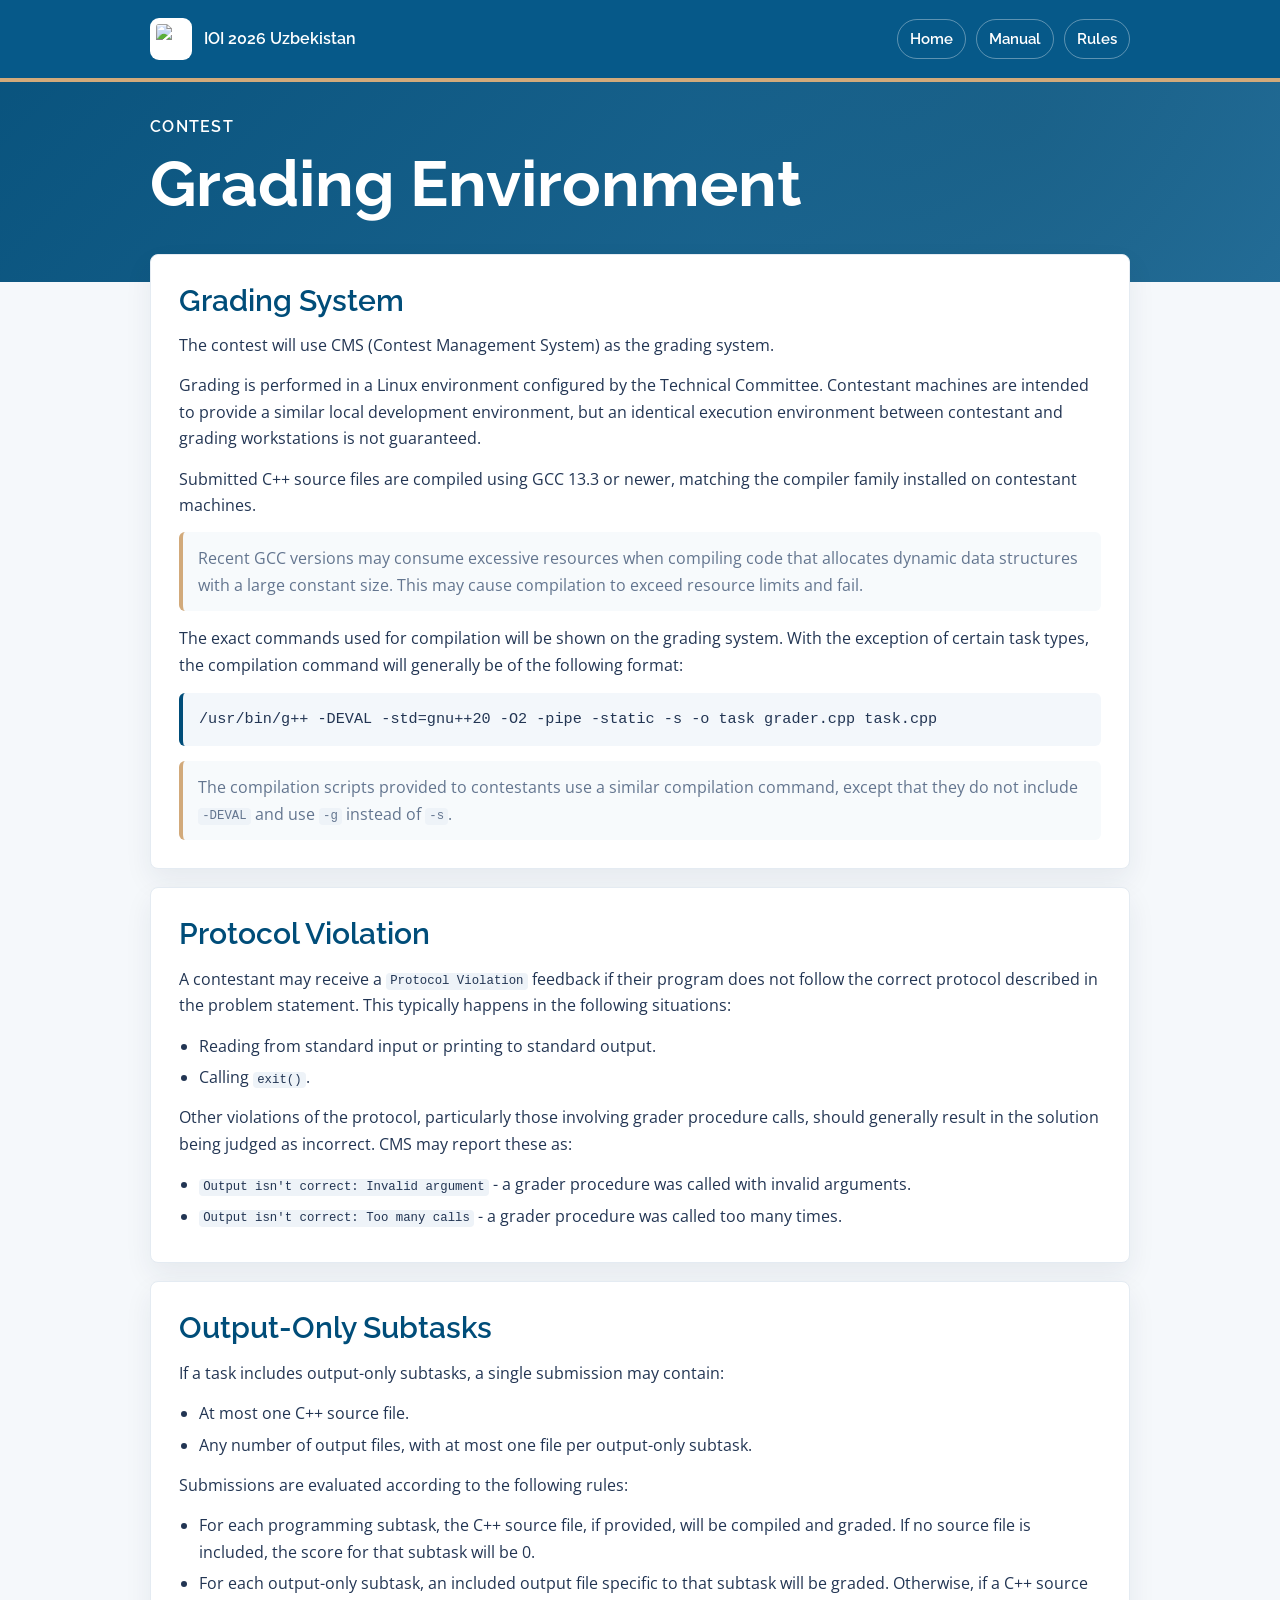
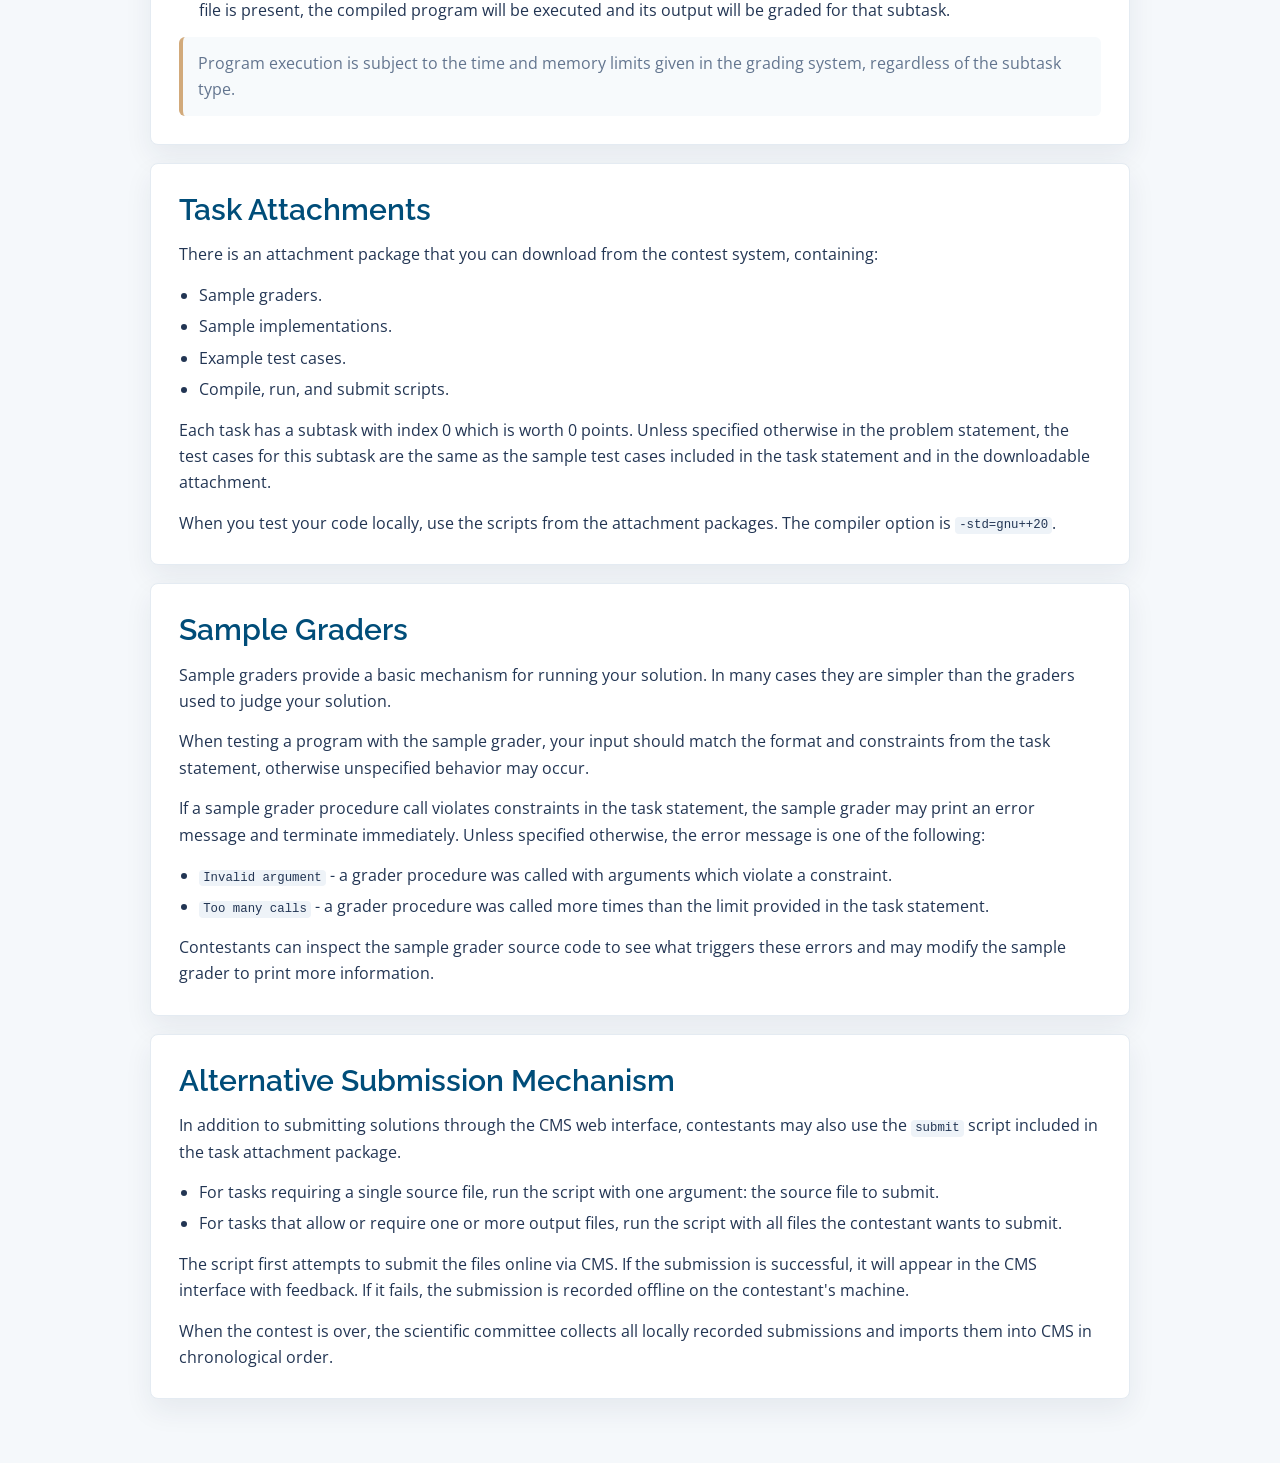
==== html/ioi2026-offline/grading-environment.html @ f594595b "Redesign IOI 2026 offline HTML" ====
<!doctype html>
<html lang="en">

<head>
  <meta charset="UTF-8">
  <meta name="viewport" content="width=device-width, initial-scale=1.0">
  <title>Grading Environment - IOI 2026 Uzbekistan</title>
  <style>
    @font-face {
      font-family: "Open Sans Local";
      font-style: normal;
      font-weight: 400;
      src: url("fonts/open-sans-v43-cyrillic_cyrillic-ext_greek_greek-ext_hebrew_latin_latin-ext_math_symbols_vietnamese-regular.woff2") format("woff2");
    }

    @font-face {
      font-family: "Open Sans Local";
      font-style: normal;
      font-weight: 700;
      src: url("fonts/open-sans-v43-cyrillic_cyrillic-ext_greek_greek-ext_hebrew_latin_latin-ext_math_symbols_vietnamese-700.woff2") format("woff2");
    }

    @font-face {
      font-family: "Raleway Local";
      font-style: normal;
      font-weight: 600;
      src: url("fonts/raleway-v36-cyrillic_cyrillic-ext_latin_latin-ext_vietnamese-600.woff2") format("woff2");
    }

    @font-face {
      font-family: "Raleway Local";
      font-style: normal;
      font-weight: 700;
      src: url("fonts/raleway-v36-cyrillic_cyrillic-ext_latin_latin-ext_vietnamese-700.woff2") format("woff2");
    }

    :root {
      --blue: #004d79;
      --blue-2: #065989;
      --gold: #d2aa7b;
      --ink: #223553;
      --muted: #63758f;
      --line: #e4ebf2;
      --soft: #f5f8fb;
      --paper: #ffffff;
    }

    * {
      box-sizing: border-box;
    }

    body {
      margin: 0;
      color: var(--ink);
      background: var(--soft);
      font-family: "Open Sans Local", "Segoe UI", Arial, sans-serif;
      line-height: 1.65;
    }

    header {
      background: var(--blue-2);
      color: white;
      border-bottom: 4px solid var(--gold);
    }

    .nav,
    main {
      width: min(980px, calc(100% - 32px));
      margin: 0 auto;
    }

    .nav {
      display: flex;
      align-items: center;
      justify-content: space-between;
      gap: 20px;
      padding: 18px 0;
    }

    .brand {
      display: flex;
      align-items: center;
      gap: 12px;
      color: white;
      text-decoration: none;
      font-family: "Raleway Local", "Open Sans Local", sans-serif;
      font-weight: 600;
      line-height: 1.1;
    }

    .brand img {
      width: 42px;
      height: 42px;
      object-fit: contain;
      background: white;
      border-radius: 9px;
      padding: 6px;
    }

    .navlinks {
      display: flex;
      flex-wrap: wrap;
      gap: 10px;
    }

    .navlinks a {
      color: white;
      border: 1px solid rgba(255, 255, 255, 0.35);
      border-radius: 999px;
      padding: 7px 12px;
      text-decoration: none;
      font-size: 0.92rem;
      font-family: "Raleway Local", "Open Sans Local", sans-serif;
      font-weight: 600;
    }

    .page-title {
      background:
        linear-gradient(135deg, rgba(0, 77, 121, 0.96), rgba(6, 89, 137, 0.88)),
        radial-gradient(circle at 80% 20%, rgba(210, 170, 123, 0.54), transparent 32%);
      color: white;
      padding: 32px 0 64px;
    }

    .page-title .wrap {
      width: min(980px, calc(100% - 32px));
      margin: 0 auto;
    }

    .kicker {
      margin: 0 0 10px;
      color: rgba(255, 255, 255, 1);
      font-family: "Raleway Local", "Open Sans Local", sans-serif;
      font-weight: 600;
      letter-spacing: 0.08em;
      text-transform: uppercase;
    }

    h1 {
      margin: 0;
      font-family: "Raleway Local", "Open Sans Local", sans-serif;
      font-size: clamp(2.2rem, 5vw, 4rem);
      font-weight: 700;
      line-height: 1.05;
    }

    main {
      margin-top: -28px;
      padding-bottom: 64px;
    }

    section {
      background: var(--paper);
      border: 1px solid var(--line);
      border-radius: 8px;
      padding: 28px;
      box-shadow: 0 12px 28px rgba(24, 45, 72, 0.07);
    }

    section + section {
      margin-top: 18px;
    }

    h2 {
      margin: 0 0 14px;
      color: var(--blue);
      font-size: clamp(1.35rem, 2.4vw, 1.85rem);
      font-family: "Raleway Local", "Open Sans Local", sans-serif;
      font-weight: 600;
      line-height: 1.2;
    }

    p {
      margin: 0 0 14px;
    }

    p:last-child,
    ul:last-child,
    ol:last-child {
      margin-bottom: 0;
    }

    ul,
    ol {
      margin: 0 0 14px 1.25rem;
      padding: 0;
    }

    li {
      margin: 0.32rem 0;
    }

    code {
      background: #eef3f8;
      border-radius: 4px;
      padding: 0.12em 0.34em;
      font-size: 0.95em;
    }

    pre {
      overflow-x: auto;
      background: #f3f7fb;
      border-left: 4px solid var(--blue);
      border-radius: 6px;
      padding: 14px 16px;
      font-size: 0.95rem;
    }

    .note {
      background: #f7fafc;
      border-left: 4px solid var(--gold);
      border-radius: 6px;
      padding: 13px 15px;
      color: var(--muted);
    }

    @media (max-width: 700px) {
      .nav {
        align-items: flex-start;
        flex-direction: column;
      }

      section {
        padding: 20px;
      }
    }
  </style>
</head>

<body>
  <header>
    <nav class="nav" aria-label="Main navigation">
      <a class="brand" href="../index.html">
        <img src="../ioi2026-logo.png" alt="IOI 2026 Logo">
        <span>IOI 2026 Uzbekistan</span>
      </a>
      <div class="navlinks">
        <a href="../index.html">Home</a>
        <a href="../manual.html">Manual</a>
        <a href="contest-rules.html">Rules</a>
      </div>
    </nav>
  </header>

  <div class="page-title">
    <div class="wrap">
      <p class="kicker">Contest</p>
      <h1>Grading Environment</h1>
    </div>
  </div>

  <main>
    <section>
      <h2>Grading System</h2>
      <p>The contest will use CMS (Contest Management System) as the grading system.</p>
      <p>Grading is performed in a Linux environment configured by the Technical Committee. Contestant machines are intended to provide a similar local development environment, but an identical execution environment between contestant and grading workstations is not guaranteed.</p>
      <p>Submitted C++ source files are compiled using GCC 13.3 or newer, matching the compiler family installed on contestant machines.</p>
      <p class="note">Recent GCC versions may consume excessive resources when compiling code that allocates dynamic data structures with a large constant size. This may cause compilation to exceed resource limits and fail.</p>
      <p>The exact commands used for compilation will be shown on the grading system. With the exception of certain task types, the compilation command will generally be of the following format:</p>
      <pre>/usr/bin/g++ -DEVAL -std=gnu++20 -O2 -pipe -static -s -o task grader.cpp task.cpp</pre>
      <p class="note">The compilation scripts provided to contestants use a similar compilation command, except that they do not include <code>-DEVAL</code> and use <code>-g</code> instead of <code>-s</code>.</p>
    </section>

    <section>
      <h2>Protocol Violation</h2>
      <p>A contestant may receive a <code>Protocol Violation</code> feedback if their program does not follow the correct protocol described in the problem statement. This typically happens in the following situations:</p>
      <ul>
        <li>Reading from standard input or printing to standard output.</li>
        <li>Calling <code>exit()</code>.</li>
      </ul>
      <p>Other violations of the protocol, particularly those involving grader procedure calls, should generally result in the solution being judged as incorrect. CMS may report these as:</p>
      <ul>
        <li><code>Output isn't correct: Invalid argument</code> - a grader procedure was called with invalid arguments.</li>
        <li><code>Output isn't correct: Too many calls</code> - a grader procedure was called too many times.</li>
      </ul>
    </section>

    <section>
      <h2>Output-Only Subtasks</h2>
      <p>If a task includes output-only subtasks, a single submission may contain:</p>
      <ul>
        <li>At most one C++ source file.</li>
        <li>Any number of output files, with at most one file per output-only subtask.</li>
      </ul>
      <p>Submissions are evaluated according to the following rules:</p>
      <ul>
        <li>For each programming subtask, the C++ source file, if provided, will be compiled and graded. If no source file is included, the score for that subtask will be 0.</li>
        <li>For each output-only subtask, an included output file specific to that subtask will be graded. Otherwise, if a C++ source file is present, the compiled program will be executed and its output will be graded for that subtask.</li>
      </ul>
      <p class="note">Program execution is subject to the time and memory limits given in the grading system, regardless of the subtask type.</p>
    </section>

    <section>
      <h2>Task Attachments</h2>
      <p>There is an attachment package that you can download from the contest system, containing:</p>
      <ul>
        <li>Sample graders.</li>
        <li>Sample implementations.</li>
        <li>Example test cases.</li>
        <li>Compile, run, and submit scripts.</li>
      </ul>
      <p>Each task has a subtask with index 0 which is worth 0 points. Unless specified otherwise in the problem statement, the test cases for this subtask are the same as the sample test cases included in the task statement and in the downloadable attachment.</p>
      <p>When you test your code locally, use the scripts from the attachment packages. The compiler option is <code>-std=gnu++20</code>.</p>
    </section>

    <section>
      <h2>Sample Graders</h2>
      <p>Sample graders provide a basic mechanism for running your solution. In many cases they are simpler than the graders used to judge your solution.</p>
      <p>When testing a program with the sample grader, your input should match the format and constraints from the task statement, otherwise unspecified behavior may occur.</p>
      <p>If a sample grader procedure call violates constraints in the task statement, the sample grader may print an error message and terminate immediately. Unless specified otherwise, the error message is one of the following:</p>
      <ul>
        <li><code>Invalid argument</code> - a grader procedure was called with arguments which violate a constraint.</li>
        <li><code>Too many calls</code> - a grader procedure was called more times than the limit provided in the task statement.</li>
      </ul>
      <p>Contestants can inspect the sample grader source code to see what triggers these errors and may modify the sample grader to print more information.</p>
    </section>

    <section>
      <h2>Alternative Submission Mechanism</h2>
      <p>In addition to submitting solutions through the CMS web interface, contestants may also use the <code>submit</code> script included in the task attachment package.</p>
      <ul>
        <li>For tasks requiring a single source file, run the script with one argument: the source file to submit.</li>
        <li>For tasks that allow or require one or more output files, run the script with all files the contestant wants to submit.</li>
      </ul>
      <p>The script first attempts to submit the files online via CMS. If the submission is successful, it will appear in the CMS interface with feedback. If it fails, the submission is recorded offline on the contestant's machine.</p>
      <p>When the contest is over, the scientific committee collects all locally recorded submissions and imports them into CMS in chronological order.</p>
    </section>
  </main>
</body>

</html>
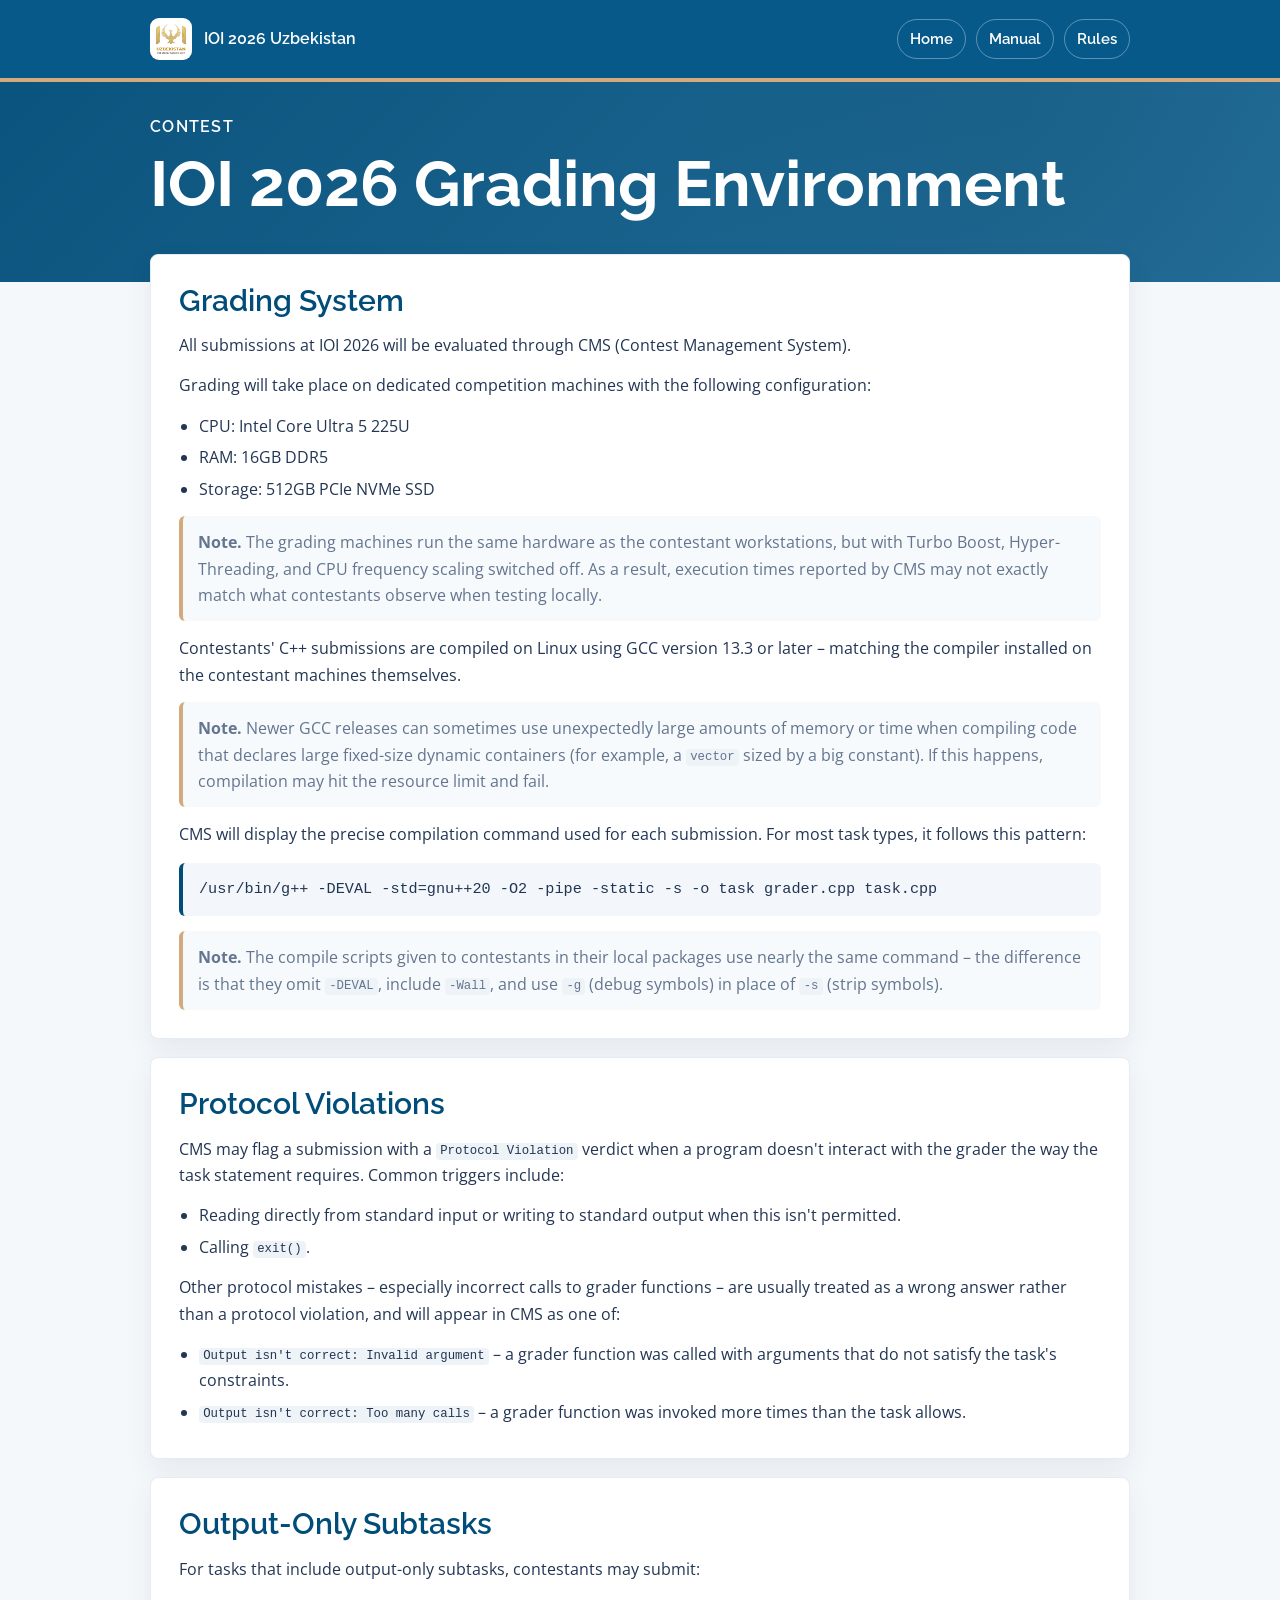
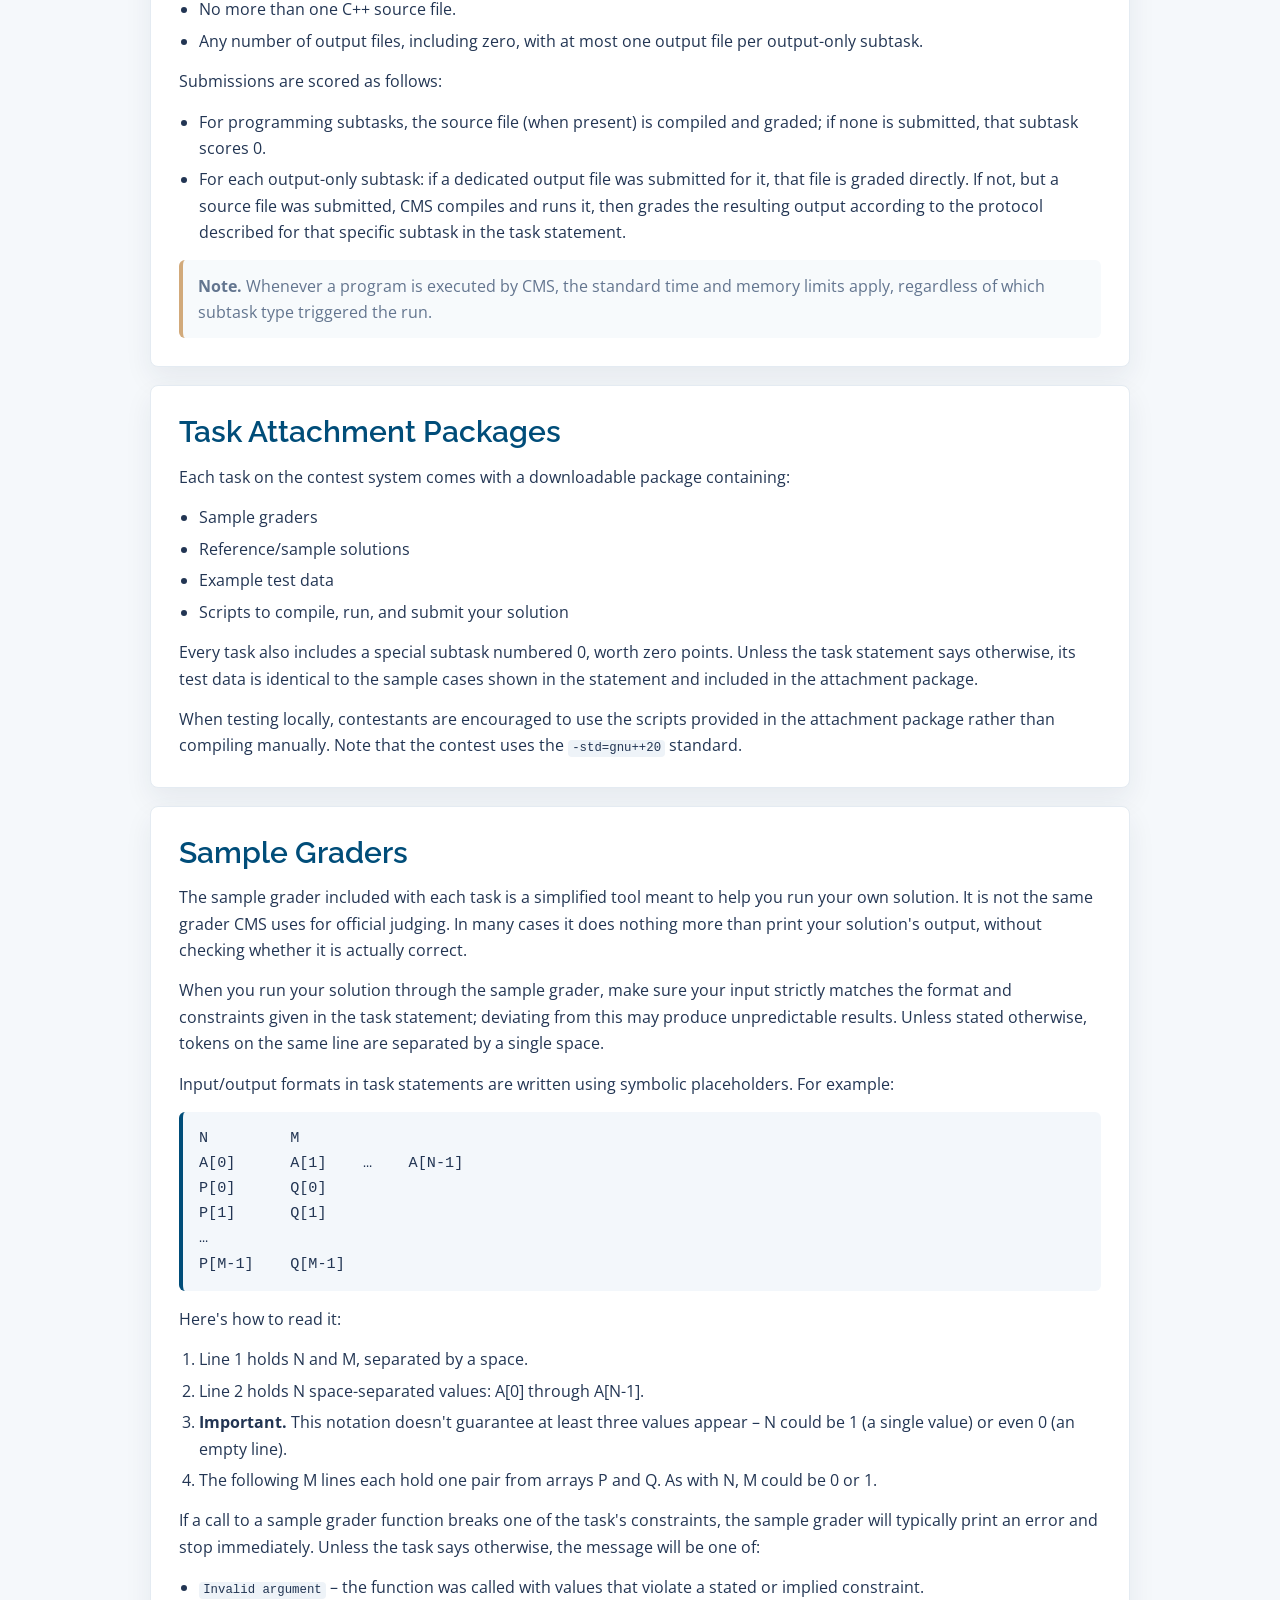
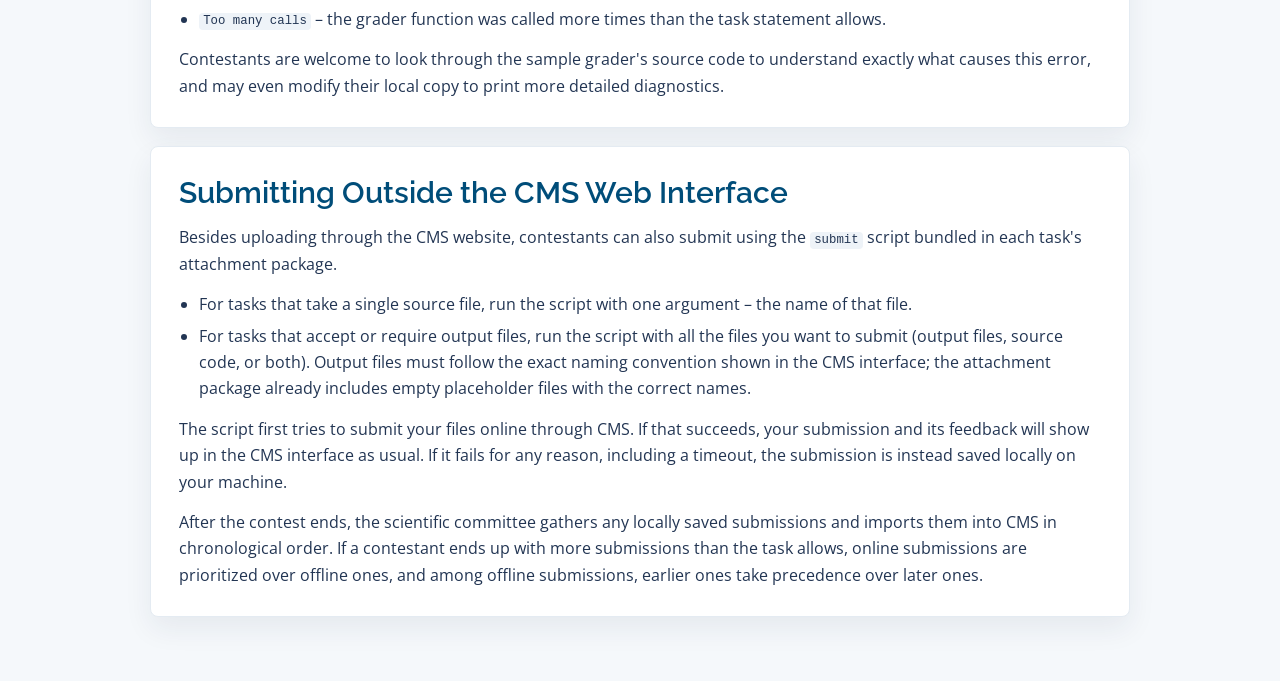
==== commit 35d83b3d: "Sync offline grading environment" ====
--- a/html/ioi2026-offline/grading-environment.html
+++ b/html/ioi2026-offline/grading-environment.html
@@ -245,85 +245,105 @@
   <div class="page-title">
     <div class="wrap">
       <p class="kicker">Contest</p>
-      <h1>Grading Environment</h1>
+      <h1>IOI 2026 Grading Environment</h1>
     </div>
   </div>
 
   <main>
     <section>
       <h2>Grading System</h2>
-      <p>The contest will use CMS (Contest Management System) as the grading system.</p>
-      <p>Grading is performed in a Linux environment configured by the Technical Committee. Contestant machines are intended to provide a similar local development environment, but an identical execution environment between contestant and grading workstations is not guaranteed.</p>
-      <p>Submitted C++ source files are compiled using GCC 13.3 or newer, matching the compiler family installed on contestant machines.</p>
-      <p class="note">Recent GCC versions may consume excessive resources when compiling code that allocates dynamic data structures with a large constant size. This may cause compilation to exceed resource limits and fail.</p>
-      <p>The exact commands used for compilation will be shown on the grading system. With the exception of certain task types, the compilation command will generally be of the following format:</p>
+      <p>All submissions at IOI 2026 will be evaluated through CMS (Contest Management System).</p>
+      <p>Grading will take place on dedicated competition machines with the following configuration:</p>
+      <ul>
+        <li>CPU: Intel Core Ultra 5 225U</li>
+        <li>RAM: 16GB DDR5</li>
+        <li>Storage: 512GB PCIe NVMe SSD</li>
+      </ul>
+      <p class="note"><strong>Note.</strong> The grading machines run the same hardware as the contestant workstations, but with Turbo Boost, Hyper-Threading, and CPU frequency scaling switched off. As a result, execution times reported by CMS may not exactly match what contestants observe when testing locally.</p>
+      <p>Contestants' C++ submissions are compiled on Linux using GCC version 13.3 or later &ndash; matching the compiler installed on the contestant machines themselves.</p>
+      <p class="note"><strong>Note.</strong> Newer GCC releases can sometimes use unexpectedly large amounts of memory or time when compiling code that declares large fixed-size dynamic containers (for example, a <code>vector</code> sized by a big constant). If this happens, compilation may hit the resource limit and fail.</p>
+      <p>CMS will display the precise compilation command used for each submission. For most task types, it follows this pattern:</p>
       <pre>/usr/bin/g++ -DEVAL -std=gnu++20 -O2 -pipe -static -s -o task grader.cpp task.cpp</pre>
-      <p class="note">The compilation scripts provided to contestants use a similar compilation command, except that they do not include <code>-DEVAL</code> and use <code>-g</code> instead of <code>-s</code>.</p>
-    </section>
-
-    <section>
-      <h2>Protocol Violation</h2>
-      <p>A contestant may receive a <code>Protocol Violation</code> feedback if their program does not follow the correct protocol described in the problem statement. This typically happens in the following situations:</p>
-      <ul>
-        <li>Reading from standard input or printing to standard output.</li>
+      <p class="note"><strong>Note.</strong> The compile scripts given to contestants in their local packages use nearly the same command &ndash; the difference is that they omit <code>-DEVAL</code>, include <code>-Wall</code>, and use <code>-g</code> (debug symbols) in place of <code>-s</code> (strip symbols).</p>
+    </section>
+
+    <section>
+      <h2>Protocol Violations</h2>
+      <p>CMS may flag a submission with a <code>Protocol Violation</code> verdict when a program doesn't interact with the grader the way the task statement requires. Common triggers include:</p>
+      <ul>
+        <li>Reading directly from standard input or writing to standard output when this isn't permitted.</li>
         <li>Calling <code>exit()</code>.</li>
       </ul>
-      <p>Other violations of the protocol, particularly those involving grader procedure calls, should generally result in the solution being judged as incorrect. CMS may report these as:</p>
-      <ul>
-        <li><code>Output isn't correct: Invalid argument</code> - a grader procedure was called with invalid arguments.</li>
-        <li><code>Output isn't correct: Too many calls</code> - a grader procedure was called too many times.</li>
+      <p>Other protocol mistakes &ndash; especially incorrect calls to grader functions &ndash; are usually treated as a wrong answer rather than a protocol violation, and will appear in CMS as one of:</p>
+      <ul>
+        <li><code>Output isn't correct: Invalid argument</code> &ndash; a grader function was called with arguments that do not satisfy the task's constraints.</li>
+        <li><code>Output isn't correct: Too many calls</code> &ndash; a grader function was invoked more times than the task allows.</li>
       </ul>
     </section>
 
     <section>
       <h2>Output-Only Subtasks</h2>
-      <p>If a task includes output-only subtasks, a single submission may contain:</p>
-      <ul>
-        <li>At most one C++ source file.</li>
-        <li>Any number of output files, with at most one file per output-only subtask.</li>
-      </ul>
-      <p>Submissions are evaluated according to the following rules:</p>
-      <ul>
-        <li>For each programming subtask, the C++ source file, if provided, will be compiled and graded. If no source file is included, the score for that subtask will be 0.</li>
-        <li>For each output-only subtask, an included output file specific to that subtask will be graded. Otherwise, if a C++ source file is present, the compiled program will be executed and its output will be graded for that subtask.</li>
-      </ul>
-      <p class="note">Program execution is subject to the time and memory limits given in the grading system, regardless of the subtask type.</p>
-    </section>
-
-    <section>
-      <h2>Task Attachments</h2>
-      <p>There is an attachment package that you can download from the contest system, containing:</p>
-      <ul>
-        <li>Sample graders.</li>
-        <li>Sample implementations.</li>
-        <li>Example test cases.</li>
-        <li>Compile, run, and submit scripts.</li>
-      </ul>
-      <p>Each task has a subtask with index 0 which is worth 0 points. Unless specified otherwise in the problem statement, the test cases for this subtask are the same as the sample test cases included in the task statement and in the downloadable attachment.</p>
-      <p>When you test your code locally, use the scripts from the attachment packages. The compiler option is <code>-std=gnu++20</code>.</p>
+      <p>For tasks that include output-only subtasks, contestants may submit:</p>
+      <ul>
+        <li>No more than one C++ source file.</li>
+        <li>Any number of output files, including zero, with at most one output file per output-only subtask.</li>
+      </ul>
+      <p>Submissions are scored as follows:</p>
+      <ul>
+        <li>For programming subtasks, the source file (when present) is compiled and graded; if none is submitted, that subtask scores 0.</li>
+        <li>For each output-only subtask: if a dedicated output file was submitted for it, that file is graded directly. If not, but a source file was submitted, CMS compiles and runs it, then grades the resulting output according to the protocol described for that specific subtask in the task statement.</li>
+      </ul>
+      <p class="note"><strong>Note.</strong> Whenever a program is executed by CMS, the standard time and memory limits apply, regardless of which subtask type triggered the run.</p>
+    </section>
+
+    <section>
+      <h2>Task Attachment Packages</h2>
+      <p>Each task on the contest system comes with a downloadable package containing:</p>
+      <ul>
+        <li>Sample graders</li>
+        <li>Reference/sample solutions</li>
+        <li>Example test data</li>
+        <li>Scripts to compile, run, and submit your solution</li>
+      </ul>
+      <p>Every task also includes a special subtask numbered 0, worth zero points. Unless the task statement says otherwise, its test data is identical to the sample cases shown in the statement and included in the attachment package.</p>
+      <p>When testing locally, contestants are encouraged to use the scripts provided in the attachment package rather than compiling manually. Note that the contest uses the <code>-std=gnu++20</code> standard.</p>
     </section>
 
     <section>
       <h2>Sample Graders</h2>
-      <p>Sample graders provide a basic mechanism for running your solution. In many cases they are simpler than the graders used to judge your solution.</p>
-      <p>When testing a program with the sample grader, your input should match the format and constraints from the task statement, otherwise unspecified behavior may occur.</p>
-      <p>If a sample grader procedure call violates constraints in the task statement, the sample grader may print an error message and terminate immediately. Unless specified otherwise, the error message is one of the following:</p>
-      <ul>
-        <li><code>Invalid argument</code> - a grader procedure was called with arguments which violate a constraint.</li>
-        <li><code>Too many calls</code> - a grader procedure was called more times than the limit provided in the task statement.</li>
-      </ul>
-      <p>Contestants can inspect the sample grader source code to see what triggers these errors and may modify the sample grader to print more information.</p>
-    </section>
-
-    <section>
-      <h2>Alternative Submission Mechanism</h2>
-      <p>In addition to submitting solutions through the CMS web interface, contestants may also use the <code>submit</code> script included in the task attachment package.</p>
-      <ul>
-        <li>For tasks requiring a single source file, run the script with one argument: the source file to submit.</li>
-        <li>For tasks that allow or require one or more output files, run the script with all files the contestant wants to submit.</li>
-      </ul>
-      <p>The script first attempts to submit the files online via CMS. If the submission is successful, it will appear in the CMS interface with feedback. If it fails, the submission is recorded offline on the contestant's machine.</p>
-      <p>When the contest is over, the scientific committee collects all locally recorded submissions and imports them into CMS in chronological order.</p>
+      <p>The sample grader included with each task is a simplified tool meant to help you run your own solution. It is not the same grader CMS uses for official judging. In many cases it does nothing more than print your solution's output, without checking whether it is actually correct.</p>
+      <p>When you run your solution through the sample grader, make sure your input strictly matches the format and constraints given in the task statement; deviating from this may produce unpredictable results. Unless stated otherwise, tokens on the same line are separated by a single space.</p>
+      <p>Input/output formats in task statements are written using symbolic placeholders. For example:</p>
+      <pre>N         M
+A[0]      A[1]    &hellip;    A[N-1]
+P[0]      Q[0]
+P[1]      Q[1]
+&hellip;
+P[M-1]    Q[M-1]</pre>
+      <p>Here's how to read it:</p>
+      <ol>
+        <li>Line 1 holds N and M, separated by a space.</li>
+        <li>Line 2 holds N space-separated values: A[0] through A[N-1].</li>
+        <li><strong>Important.</strong> This notation doesn't guarantee at least three values appear &ndash; N could be 1 (a single value) or even 0 (an empty line).</li>
+        <li>The following M lines each hold one pair from arrays P and Q. As with N, M could be 0 or 1.</li>
+      </ol>
+      <p>If a call to a sample grader function breaks one of the task's constraints, the sample grader will typically print an error and stop immediately. Unless the task says otherwise, the message will be one of:</p>
+      <ul>
+        <li><code>Invalid argument</code> &ndash; the function was called with values that violate a stated or implied constraint.</li>
+        <li><code>Too many calls</code> &ndash; the grader function was called more times than the task statement allows.</li>
+      </ul>
+      <p>Contestants are welcome to look through the sample grader's source code to understand exactly what causes this error, and may even modify their local copy to print more detailed diagnostics.</p>
+    </section>
+
+    <section>
+      <h2>Submitting Outside the CMS Web Interface</h2>
+      <p>Besides uploading through the CMS website, contestants can also submit using the <code>submit</code> script bundled in each task's attachment package.</p>
+      <ul>
+        <li>For tasks that take a single source file, run the script with one argument &ndash; the name of that file.</li>
+        <li>For tasks that accept or require output files, run the script with all the files you want to submit (output files, source code, or both). Output files must follow the exact naming convention shown in the CMS interface; the attachment package already includes empty placeholder files with the correct names.</li>
+      </ul>
+      <p>The script first tries to submit your files online through CMS. If that succeeds, your submission and its feedback will show up in the CMS interface as usual. If it fails for any reason, including a timeout, the submission is instead saved locally on your machine.</p>
+      <p>After the contest ends, the scientific committee gathers any locally saved submissions and imports them into CMS in chronological order. If a contestant ends up with more submissions than the task allows, online submissions are prioritized over offline ones, and among offline submissions, earlier ones take precedence over later ones.</p>
     </section>
   </main>
 </body>
